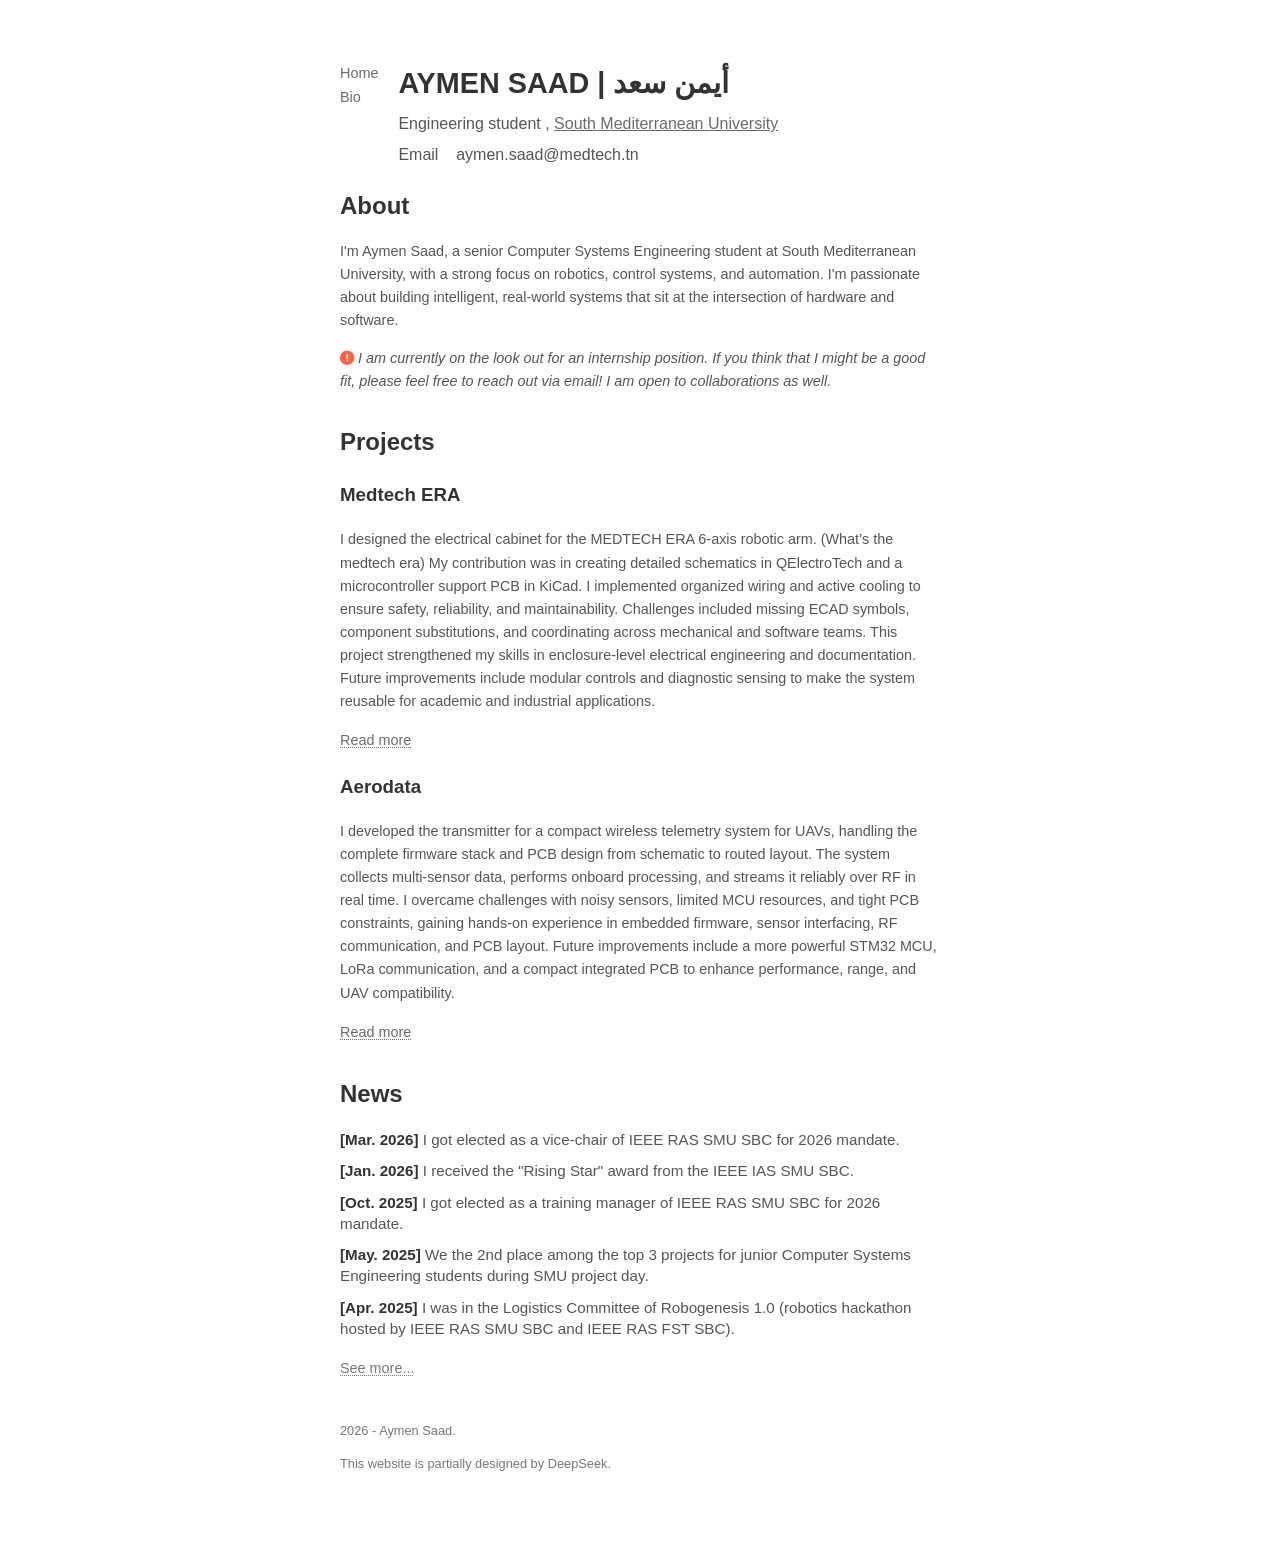
==== index.html @ 41ba8f12 "Add files via upload" ====
<!DOCTYPE html>
<html lang="en">
<head>
    <meta charset="UTF-8">
    <meta name="viewport" content="width=device-width, initial-scale=1.0">
    <title>Aymen Saad's Homepage</title>
    <link rel="stylesheet" href="https://cdnjs.cloudflare.com/ajax/libs/font-awesome/6.0.0-beta3/css/all.min.css">
    <link href="https://fonts.googleapis.com/css2?family=Roboto:wght@200;300;400;700&display=swap" rel="stylesheet">
    <link rel="stylesheet" href="./static/styles.css">
</head>
<body>
    <div class="container">
        <!-- Header and Navigation Bar -->
        <div class="header-nav">
            <nav>
                <ul>
                    <li><a href="index.html">Home</a></li>
                    <li><a href="biography.html">Bio</a></li>
                </ul>
            </nav>
            <header>
                <h1>AYMEN SAAD | أيمن سعد</h1>
                <p>Engineering student , <a href="https://www.smu.tn/">South Mediterranean University</a></p>
                <p>Email&nbsp;&nbsp;&nbsp;&nbsp;aymen.saad@medtech.tn</p>
            </header>
        </div>

        <!-- Main Content -->
        <section id="about">
            <h2>About</h2>
            <p>I'm Aymen Saad, a senior Computer Systems Engineering student at South Mediterranean University, with a strong focus on robotics, control systems, and automation. I'm passionate about building intelligent, real-world systems that sit at the intersection of hardware and software.</p>
            <p><i class="fas fa-exclamation-circle" style="color: Tomato;"></i> <i>I am currently on the look out for an internship position. If you think that I might be a good fit, please feel free to reach out via email! I am open to collaborations as well.</i></p>
        </section>

        <!-- Projects Section -->
        <section id="projects">
            <h2>Projects</h2>

            <div class="project">
                <h3>Medtech ERA</h3>
                <p>I designed the electrical cabinet for the MEDTECH ERA 6-axis robotic arm. (What’s the medtech era) My contribution was in creating detailed schematics in QElectroTech and a microcontroller support PCB in KiCad. I implemented organized wiring and active cooling to ensure safety, reliability, and maintainability. Challenges included missing ECAD symbols, component substitutions, and coordinating across mechanical and software teams. This project strengthened my skills in enclosure-level electrical engineering and documentation. Future improvements include modular controls and diagnostic sensing to make the system reusable for academic and industrial applications.</p>
                <a class="load-more" href="medtech-era.html" target="_blank">Read more</a>
            </div>

            <div class="project">
                <h3>Aerodata</h3>
                <p>I developed the transmitter for a compact wireless telemetry system for UAVs, handling the complete firmware stack and PCB design from schematic to routed layout. The system collects multi-sensor data, performs onboard processing, and streams it reliably over RF in real time. I overcame challenges with noisy sensors, limited MCU resources, and tight PCB constraints, gaining hands-on experience in embedded firmware, sensor interfacing, RF communication, and PCB layout. Future improvements include a more powerful STM32 MCU, LoRa communication, and a compact integrated PCB to enhance performance, range, and UAV compatibility.</p>
                <a class="load-more" href="aerodata.html" target="_blank">Read more</a>
            </div>
        </section>

        <!-- News Section -->
        <section id="news">
            <h2>News</h2>
            <ul id="news-list">
                <!-- News items will be dynamically loaded here -->
            </ul>
            <a href="#" id="see-more">See more...</a>
        </section>

        <footer>
            <p>2026 - Aymen Saad.</p>
             <p>This website is partially designed by DeepSeek.</p>
        </footer>
    </div>

    <script>
// Function to load and render news from the JSON file
async function loadNews() {
    try {
        const response = await fetch("./static/news.json"); // Load the JSON file
        const news = await response.json(); // Parse the JSON

        // Sort news items by date in reverse chronological order (most recent first)
        news.sort((a, b) => new Date(b.date) - new Date(a.date));

        const newsList = document.getElementById("news-list");
        const seeMoreLink = document.getElementById("see-more");

        // Render the most recent 5 events
        const visibleNews = news.slice(0, 5); // Get the first 5 events
        const hiddenNews = news.slice(5); // Get the rest of the events

        // Render visible news
        newsList.innerHTML = visibleNews.map(item => renderNewsItem(item)).join("");

        // Render hidden news (initially hidden)
        if (hiddenNews.length > 0) {
            const hiddenNewsHTML = hiddenNews.map(item => renderNewsItem(item)).join("");
            newsList.insertAdjacentHTML("beforeend", `<div id="hidden-news" style="display: none;">${hiddenNewsHTML}</div>`);

            // Show the "See more..." link
            seeMoreLink.style.display = "inline";
        }

        // Add click event listener to the "See more..." link
        seeMoreLink.addEventListener("click", (e) => {
            e.preventDefault(); // Prevent default link behavior
            const hiddenNewsDiv = document.getElementById("hidden-news");
            if (hiddenNewsDiv.style.display === "none") {
                hiddenNewsDiv.style.display = "block"; // Show hidden news
                seeMoreLink.textContent = "See less..."; // Change link text
            } else {
                hiddenNewsDiv.style.display = "none"; // Hide hidden news
                seeMoreLink.textContent = "See more..."; // Change link text
            }
        });
    } catch (error) {
        console.error("Error loading news:", error);
    }
}

// Helper function to render a single news item
function renderNewsItem(item) {
    const date = new Date(item.date);
    const month = date.toLocaleString('default', { month: 'short' }); // Get short month name (e.g., "Oct")
    const year = date.getFullYear(); // Get full year (e.g., 2023)
    return `
        <li>
            <span class="news-date">[${month}. ${year}]</span> ${item.event}
        </li>
    `;
}

        // Load papers and news when the page loads
        document.addEventListener("DOMContentLoaded", () => {
            loadNews();
        });
    </script>
</body>
</html>
---- static/styles.css ----
body {
    font-family: 'Open Sans', sans-serif;
    line-height: 1.6;
    margin: 0;
    padding: 0;
    background-color: #FFFFFF; /* Lighter shade of gray */
    color: #333333; /* Dark text */
    display: flex;
    justify-content: center;
    align-items: flex-start;
    min-height: 100vh;
}

.container {
    width: 95%;
    max-width: 600px; /* Narrower column */
    margin: 40px auto;
    padding: 20px;
}



/* Header and Navigation Bar */
.header-nav {
    display: flex; /* Align nav and header horizontally */
    align-items: flex-start; /* Align items to the top */
    margin-bottom: 20px;
}

nav {
    margin-right: 20px; /* Space between nav and header */
}

nav ul {
    list-style: none;
    padding: 0;
    margin: 0;
}

nav ul li {
    margin-bottom: -2px; /* Space between nav items */
}

nav ul li a {
    color: #6b6b6b; /* Light gray color for hyperlinks */
    text-decoration: none; /* Remove underline */
    font-size: 0.9em; /* Reduced font size */
}

nav ul li a:hover {
    color: #555555; /* Slightly darker gray on hover */
}

header {
    flex: 1; /* Take up remaining space */
}

header h1 {
    margin: 0;
    font-size: 1.8em; /* Reduced font size */
    color: #333333; /* Dark text */
}

header p {
    margin: 5px 0 0;
    font-size: 1em; /* Reduced font size */
    color: #555555; /* Slightly lighter text */
}

section {
    margin-bottom: 30px; /* Reduced margin */
}

section h2 {
    font-size: 1.5em; /* Reduced font size */
    margin-bottom: 10px;
    color: #333333; /* Dark text */
}

section p {
    font-size: 0.9em; /* Reduced font size */
    color: #555555; /* Slightly lighter text */
}

.blog-figure-grid {
    display: grid;
    grid-template-columns: repeat(auto-fit, minmax(180px, 1fr));
    gap: 16px;
    margin: 18px 0;
}

.blog-figure {
    margin: 0;
}

.blog-figure img {
    width: 100%;
    height: auto;
    display: block;
    border-radius: 8px;
}

.blog-figure figcaption {
    margin-top: 8px;
    font-size: 0.78em;
    color: #777777;
    text-align: center;
}

#publications-list {
    list-style-type: none;
    padding: 0;
}

#publications-list li {
    margin: 15px 0; /* Reduced vertical space between papers */
}

.paper-title {
    font-size: 0.9em;
    font-weight: 700; /* Bold title */
    color: #333333; /* Darkest gray for title */
    margin-bottom: 2px; /* Reduced margin */
    line-height: 1.2; /* Tighter line height */
}

.paper-authors {
    font-size: 0.8em;
    color: #555555; /* Medium gray for authors */
    margin-bottom: 2px; /* Reduced margin */
    line-height: 1.2; /* Tighter line height */
}

.paper-venue {
    font-size: 0.8em;
    color: #777777; /* Light gray for venue */
    margin-bottom: 3px; /* Reduced margin */
    line-height: 1.2; /* Tighter line height */
}

.paper-links a {
    margin-right: 10px; /* Space between links */
    line-height: 1.2; /* Tighter line height */
    font-size: 0.8em;
}

#news-list {
    list-style-type: none;
    padding: 0;
}

#news-list li {
    margin: 10px 0; /* Reduced vertical space between news items */
    font-size: 0.95em;
    color: #555555; /* Medium gray for news text */
    line-height: 1.4; /* Slightly tighter line height */
}

.news-date {
    font-weight: 500; /* Slightly bold for the date */
    color: #333333; /* Darker gray for the date */
    font-weight: bold;
}

a:visited {
  color: #acb0b0;
}

a:link {
  color: #6b6b6b;
}

footer {
    text-align: left; /* Align footer content to the left */
    margin-top: 40px;
    font-size: 0.8em; /* Reduced font size */
    color: #777777; /* Light grey text */
}
#see-more {
    color: #777777; /* Light gray color */
    text-decoration: underline; /* Underline */
    text-decoration-thickness: 0.5px; /* Fine underline */
    text-decoration-style: dotted; /* Dotted underline */
    text-underline-offset: 2px; /* Space between text and underline */
    font-size: 0.9em; /* Reduced font size */
    cursor: pointer; /* Change cursor to pointer */
    display: none; /* Hidden by default */
}

#see-more:hover {
    color: #555555; /* Slightly darker gray on hover */
}

.load-more {
    color: #777777; /* Light gray color */
    text-decoration: underline; /* Underline */
    text-decoration-thickness: 0.5px; /* Fine underline */
    text-decoration-style: dotted; /* Dotted underline */
    text-underline-offset: 2px; /* Space between text and underline */
    font-size: 0.9em; /* Reduced font size */
    cursor: pointer; /* Change cursor to pointer */
}

.load-more:hover {
    color: #555555; /* Slightly darker gray on hover */
}

/* Horizontal Navbar for Social Links */
.social-navbar {
    margin-bottom: 20px; /* Space below the navbar */
}

.social-navbar ul {
    list-style: none;
    padding: 0;
    margin: 0;
    display: flex; /* Make the list horizontal */
    gap: 15px; /* Space between items */
}

.social-navbar ul li {
    margin: 0; /* Remove default margin */
}

.social-navbar ul li a {
    color: #777777; /* Light gray color for hyperlinks */
    text-decoration: none; /* Remove underline */
    font-size: 0.9em; /* Reduced font size */
}

.social-navbar ul li a:hover {
    color: #555555; /* Slightly darker gray on hover */
}

.social-navbar ul li:not(:last-child)::after {
    content: "•"; /* Add a dot */
    position: absolute;
    right: -10px; /* Adjust the position of the dot */
}
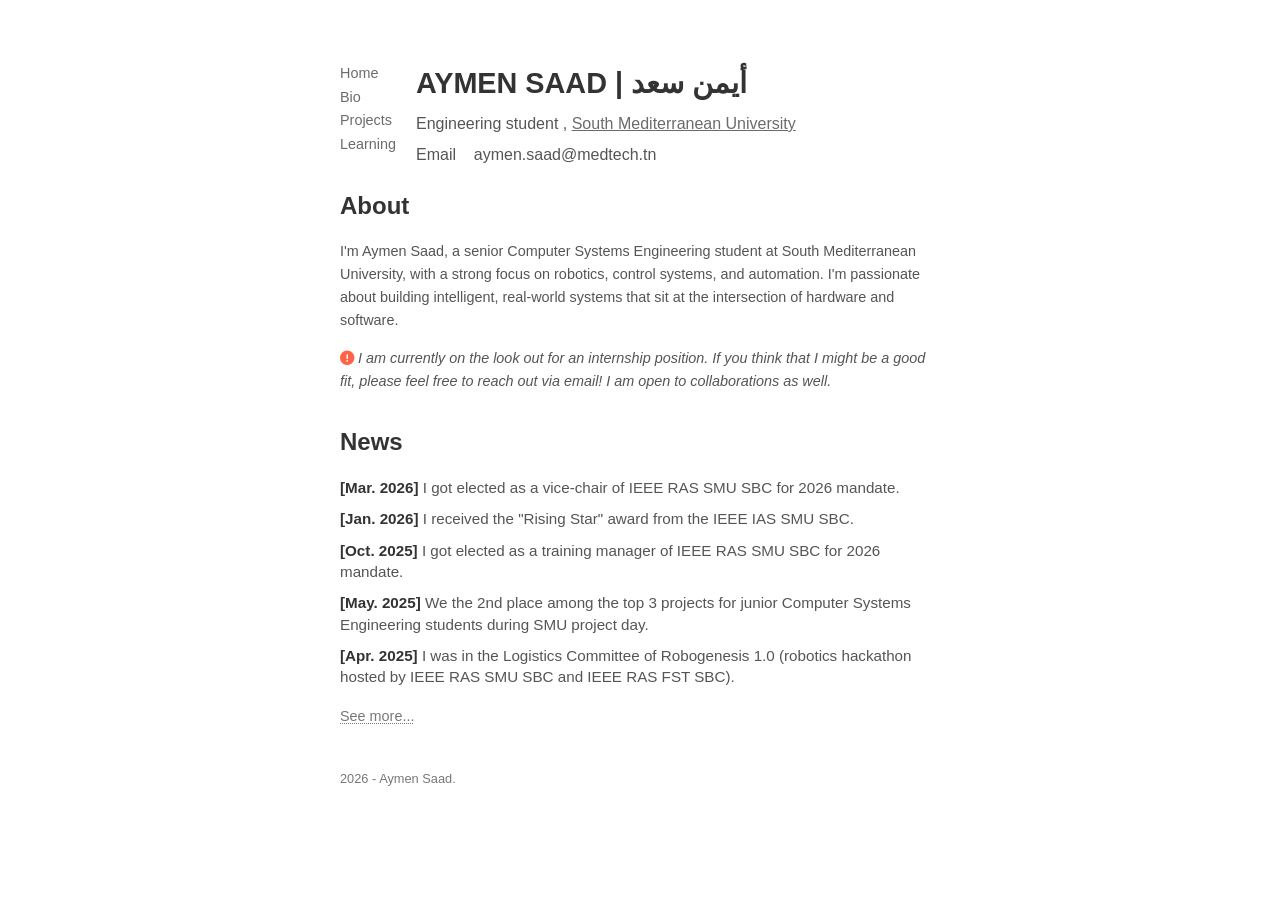
==== commit daf4f170: "Add files via upload" ====
--- a/index.html
+++ b/index.html
@@ -16,6 +16,8 @@
                 <ul>
                     <li><a href="index.html">Home</a></li>
                     <li><a href="biography.html">Bio</a></li>
+                    <li><a href="projects.html">Projects</a></li>
+                    <li><a href="learning.html">Learning</a></li>
                 </ul>
             </nav>
             <header>
@@ -32,23 +34,6 @@
             <p><i class="fas fa-exclamation-circle" style="color: Tomato;"></i> <i>I am currently on the look out for an internship position. If you think that I might be a good fit, please feel free to reach out via email! I am open to collaborations as well.</i></p>
         </section>
 
-        <!-- Projects Section -->
-        <section id="projects">
-            <h2>Projects</h2>
-
-            <div class="project">
-                <h3>Medtech ERA</h3>
-                <p>I designed the electrical cabinet for the MEDTECH ERA 6-axis robotic arm. (What’s the medtech era) My contribution was in creating detailed schematics in QElectroTech and a microcontroller support PCB in KiCad. I implemented organized wiring and active cooling to ensure safety, reliability, and maintainability. Challenges included missing ECAD symbols, component substitutions, and coordinating across mechanical and software teams. This project strengthened my skills in enclosure-level electrical engineering and documentation. Future improvements include modular controls and diagnostic sensing to make the system reusable for academic and industrial applications.</p>
-                <a class="load-more" href="medtech-era.html" target="_blank">Read more</a>
-            </div>
-
-            <div class="project">
-                <h3>Aerodata</h3>
-                <p>I developed the transmitter for a compact wireless telemetry system for UAVs, handling the complete firmware stack and PCB design from schematic to routed layout. The system collects multi-sensor data, performs onboard processing, and streams it reliably over RF in real time. I overcame challenges with noisy sensors, limited MCU resources, and tight PCB constraints, gaining hands-on experience in embedded firmware, sensor interfacing, RF communication, and PCB layout. Future improvements include a more powerful STM32 MCU, LoRa communication, and a compact integrated PCB to enhance performance, range, and UAV compatibility.</p>
-                <a class="load-more" href="aerodata.html" target="_blank">Read more</a>
-            </div>
-        </section>
-
         <!-- News Section -->
         <section id="news">
             <h2>News</h2>
@@ -60,7 +45,6 @@
 
         <footer>
             <p>2026 - Aymen Saad.</p>
-             <p>This website is partially designed by DeepSeek.</p>
         </footer>
     </div>
 
